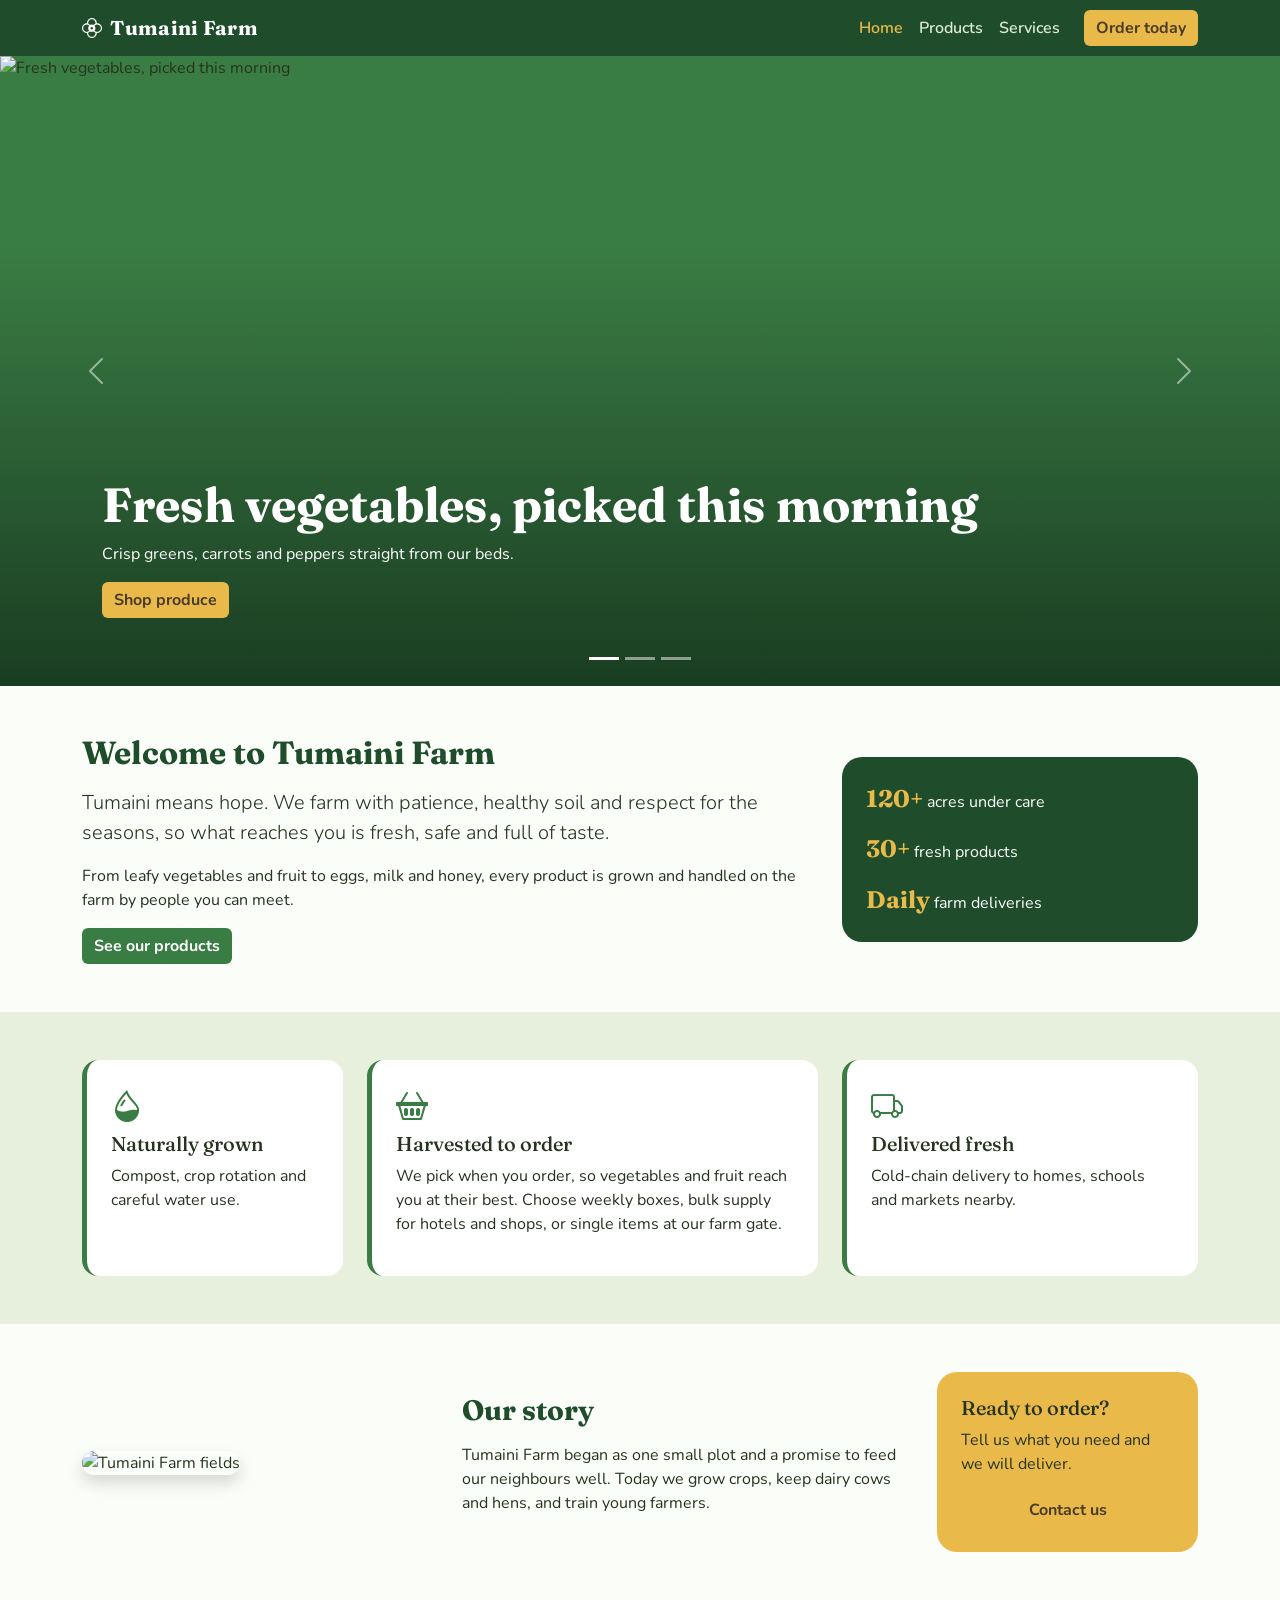
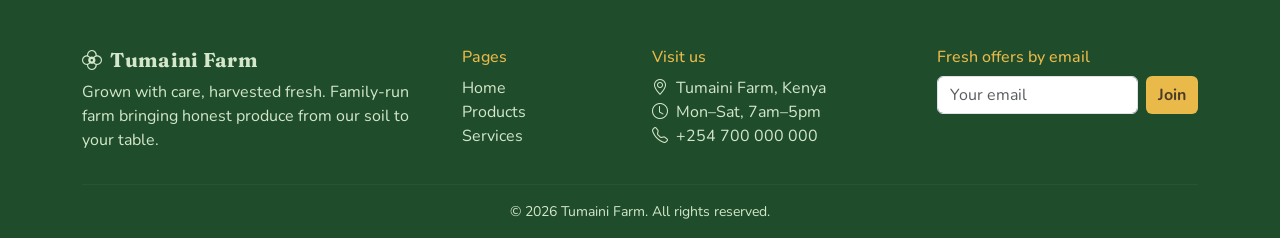
==== index.html @ d1d71018 "added a site" ====
<!DOCTYPE html>
<html lang="en"><head><meta charset="UTF-8"><meta name="viewport" content="width=device-width, initial-scale=1">
<title>Home | Tumaini Farm</title>
<link href="https://cdn.jsdelivr.net/npm/bootstrap@5.3.3/dist/css/bootstrap.min.css" rel="stylesheet">
<link href="https://cdn.jsdelivr.net/npm/bootstrap-icons@1.11.3/font/bootstrap-icons.css" rel="stylesheet">
<link href="https://fonts.googleapis.com/css2?family=Fraunces:wght@600;700&family=Nunito:wght@400;600;700&display=swap" rel="stylesheet">
<link href="css/style.css" rel="stylesheet"></head><body>
<nav class="navbar navbar-expand-lg navbar-dark bg-farm sticky-top"><div class="container">
<a class="navbar-brand brand" href="index.html"><i class="bi bi-flower2 me-2"></i>Tumaini Farm</a>
<button class="navbar-toggler" type="button" data-bs-toggle="collapse" data-bs-target="#nav" aria-controls="nav" aria-expanded="false" aria-label="Toggle navigation"><span class="navbar-toggler-icon"></span></button>
<div class="collapse navbar-collapse" id="nav"><ul class="navbar-nav ms-auto"><li class="nav-item"><a class="nav-link active" href="index.html" aria-current="page">Home</a></li><li class="nav-item"><a class="nav-link" href="products.html">Products</a></li><li class="nav-item"><a class="nav-link" href="services.html">Services</a></li></ul>
<a href="services.html#contact" class="btn btn-sun ms-lg-3">Order today</a></div></div></nav>
<div id="hero" class="carousel slide carousel-fade" data-bs-ride="carousel"><div class="carousel-indicators"><button type="button" data-bs-target="#hero" data-bs-slide-to="0" class="active" aria-current="true" aria-label="Slide 1"></button><button type="button" data-bs-target="#hero" data-bs-slide-to="1" aria-label="Slide 2"></button><button type="button" data-bs-target="#hero" data-bs-slide-to="2" aria-label="Slide 3"></button></div><div class="carousel-inner">
<div class="carousel-item active"><img src="https://images.unsplash.com/photo-1540420773420-3366772f4999?auto=format&fit=crop&w=1400&q=70" class="d-block w-100" alt="Fresh vegetables, picked this morning"><div class="carousel-caption"><h2>Fresh vegetables, picked this morning</h2><p>Crisp greens, carrots and peppers straight from our beds.</p><a href="products.html" class="btn btn-sun">Shop produce</a></div></div>
<div class="carousel-item"><img src="https://images.unsplash.com/photo-1574323347407-f5e1ad6d020b?auto=format&fit=crop&w=1400&q=70" class="d-block w-100" alt="Sun-ripened tomatoes"><div class="carousel-caption"><h2>Sun-ripened tomatoes</h2><p>Juicy, full of flavour, and grown without shortcuts.</p><a href="products.html" class="btn btn-sun">Shop produce</a></div></div>
<div class="carousel-item"><img src="https://images.unsplash.com/photo-1464965911861-746a04b4bca6?auto=format&fit=crop&w=1400&q=70" class="d-block w-100" alt="Sweet farm strawberries"><div class="carousel-caption"><h2>Sweet farm strawberries</h2><p>Seasonal berries, perfect for the table or the market.</p><a href="products.html" class="btn btn-sun">Shop produce</a></div></div>
</div><button class="carousel-control-prev" type="button" data-bs-target="#hero" data-bs-slide="prev"><span class="carousel-control-prev-icon"></span><span class="visually-hidden">Previous</span></button>
<button class="carousel-control-next" type="button" data-bs-target="#hero" data-bs-slide="next"><span class="carousel-control-next-icon"></span><span class="visually-hidden">Next</span></button></div>
<section class="py-5"><div class="container"><div class="row g-4 align-items-center">
<div class="col-lg-8"><h2 class="title">Welcome to Tumaini Farm</h2><p class="lead">Tumaini means hope. We farm with patience, healthy soil and respect for the seasons, so what reaches you is fresh, safe and full of taste.</p><p>From leafy vegetables and fruit to eggs, milk and honey, every product is grown and handled on the farm by people you can meet.</p><a href="products.html" class="btn btn-farm">See our products</a></div>
<div class="col-lg-4"><div class="stat-box"><div><strong>120+</strong> acres under care</div><div><strong>30+</strong> fresh products</div><div><strong>Daily</strong> farm deliveries</div></div></div></div></div></section>
<section class="py-5 bg-sage"><div class="container"><div class="row g-4">
<div class="col-md-3"><div class="feature"><i class="bi bi-droplet-half"></i><h5>Naturally grown</h5><p>Compost, crop rotation and careful water use.</p></div></div>
<div class="col-md-5"><div class="feature"><i class="bi bi-basket2"></i><h5>Harvested to order</h5><p>We pick when you order, so vegetables and fruit reach you at their best. Choose weekly boxes, bulk supply for hotels and shops, or single items at our farm gate.</p></div></div>
<div class="col-md-4"><div class="feature"><i class="bi bi-truck"></i><h5>Delivered fresh</h5><p>Cold-chain delivery to homes, schools and markets nearby.</p></div></div></div></div></section>
<section class="py-5"><div class="container"><div class="row g-4 align-items-center">
<div class="col-lg-4"><img src="https://images.unsplash.com/photo-1500382017468-9049fed747ef?auto=format&fit=crop&w=800&q=70" class="img-fluid rounded-4 shadow" alt="Tumaini Farm fields"></div>
<div class="col-lg-5"><h3 class="title">Our story</h3><p>Tumaini Farm began as one small plot and a promise to feed our neighbours well. Today we grow crops, keep dairy cows and hens, and train young farmers.</p></div>
<div class="col-lg-3"><div class="cta-box"><h5>Ready to order?</h5><p>Tell us what you need and we will deliver.</p><a href="services.html#contact" class="btn btn-sun w-100">Contact us</a></div></div></div></div></section>
<footer class="footer pt-5 pb-3"><div class="container"><div class="row g-4">
<div class="col-12 col-md-6 col-lg-4"><h5 class="brand"><i class="bi bi-flower2 me-2"></i>Tumaini Farm</h5><p>Grown with care, harvested fresh. Family-run farm bringing honest produce from our soil to your table.</p></div>
<div class="col-6 col-md-3 col-lg-2"><h6>Pages</h6><ul class="list-unstyled"><li><a href="index.html">Home</a></li><li><a href="products.html">Products</a></li><li><a href="services.html">Services</a></li></ul></div>
<div class="col-6 col-md-3 col-lg-3"><h6>Visit us</h6><ul class="list-unstyled"><li><i class="bi bi-geo-alt me-2"></i>Tumaini Farm, Kenya</li><li><i class="bi bi-clock me-2"></i>Mon–Sat, 7am–5pm</li><li><i class="bi bi-telephone me-2"></i>+254 700 000 000</li></ul></div>
<div class="col-12 col-lg-3"><h6>Fresh offers by email</h6><form class="d-flex gap-2" onsubmit="event.preventDefault();this.innerHTML='<span>Thank you for subscribing!</span>'"><input type="email" class="form-control" placeholder="Your email" aria-label="Email" required><button class="btn btn-sun">Join</button></form></div>
</div><hr><p class="text-center small mb-0">&copy; 2026 Tumaini Farm. All rights reserved.</p></div></footer>
<script src="https://cdn.jsdelivr.net/npm/bootstrap@5.3.3/dist/js/bootstrap.bundle.min.js"></script>
<script src="js/main.js"></script></body></html>
---- css/style.css ----
:root{--forest:#1f4d2b;--leaf:#3a7d44;--sage:#e6f0dc;--sun:#e9b949;--soil:#4a3b2a}
body{font-family:'Nunito',sans-serif;color:#26331f;background:#fbfdf8}
h1,h2,h3,h4,h5,.brand{font-family:'Fraunces',serif}
.bg-farm{background:var(--forest)}.bg-sage{background:var(--sage)}
.brand{font-weight:700;letter-spacing:.3px}
.navbar .nav-link{color:#dcebd3;font-weight:600}.navbar .nav-link:hover,.navbar .nav-link.active{color:var(--sun)}
.btn-sun{background:var(--sun);color:var(--soil);font-weight:700;border:0}.btn-sun:hover{background:#f3c765;color:var(--soil)}
.btn-farm{background:var(--leaf);color:#fff;font-weight:700;border:0}.btn-farm:hover{background:var(--forest);color:#fff}
.title{color:var(--forest);font-weight:700;margin-bottom:1rem}
.carousel-item img{height:70vh;min-height:380px;object-fit:cover;background:var(--leaf)}
.carousel-item::after{content:"";position:absolute;inset:0;background:linear-gradient(transparent 30%,rgba(18,45,25,.8))}
.carousel-caption{z-index:2;bottom:3rem;text-align:left;left:8%;right:8%}
.carousel-caption h2{font-size:clamp(1.6rem,4vw,3rem);font-weight:700}
.carousel-indicators,.carousel-control-prev,.carousel-control-next{z-index:3}
.carousel-caption h2,.carousel-caption p{animation:rise .8s ease both}
@keyframes rise{from{opacity:0;transform:translateY(20px)}to{opacity:1;transform:none}}
.stat-box{background:var(--forest);color:#fff;border-radius:1.25rem;padding:1.5rem;display:grid;gap:.9rem}
.stat-box strong{color:var(--sun);font-family:'Fraunces',serif;font-size:1.5rem}
.feature{height:100%;padding:1.5rem;background:#fff;border-radius:1rem;border-left:5px solid var(--leaf)}
.feature i,.big-icon{font-size:2rem;color:var(--leaf)}
.cta-box{background:var(--sun);border-radius:1.25rem;padding:1.5rem}
.page-head{background:linear-gradient(135deg,var(--forest),var(--leaf));color:#fff;padding:4rem 0;text-align:center}
.page-head h1{font-weight:700}
.card.product{border:0;border-radius:1rem;overflow:hidden;box-shadow:0 6px 18px rgba(31,77,43,.18);transition:transform .3s,box-shadow .3s}
.card.product:hover{transform:translateY(-8px);box-shadow:0 16px 32px rgba(31,77,43,.3)}
.img-wrap{position:relative;overflow:hidden;background:var(--leaf)}
.img-wrap img{height:190px;object-fit:cover;transition:transform .5s}
.card.product:hover .img-wrap img{transform:scale(1.08)}
.badge-farm{position:absolute;top:.75rem;left:.75rem;background:var(--sun);color:var(--soil)}
.price{font-weight:700;color:var(--forest)}
.accordion-button:not(.collapsed){background:var(--sage);color:var(--forest)}
.accordion-button:focus{box-shadow:0 0 0 .2rem rgba(58,125,68,.3)}
ul.tick{list-style:none;padding:0}ul.tick li::before{content:"\F26E";font-family:bootstrap-icons;color:var(--leaf);margin-right:.5rem}
.footer{background:var(--forest);color:#d4e6cb}.footer a{color:#d4e6cb;text-decoration:none}.footer a:hover{color:var(--sun)}
.footer h6{color:var(--sun)}.footer hr{border-color:#3d6b49}
.form-control:focus,.form-select:focus{border-color:var(--leaf);box-shadow:0 0 0 .2rem rgba(58,125,68,.25)}
@media(prefers-reduced-motion:reduce){*{animation:none!important;transition:none!important}}
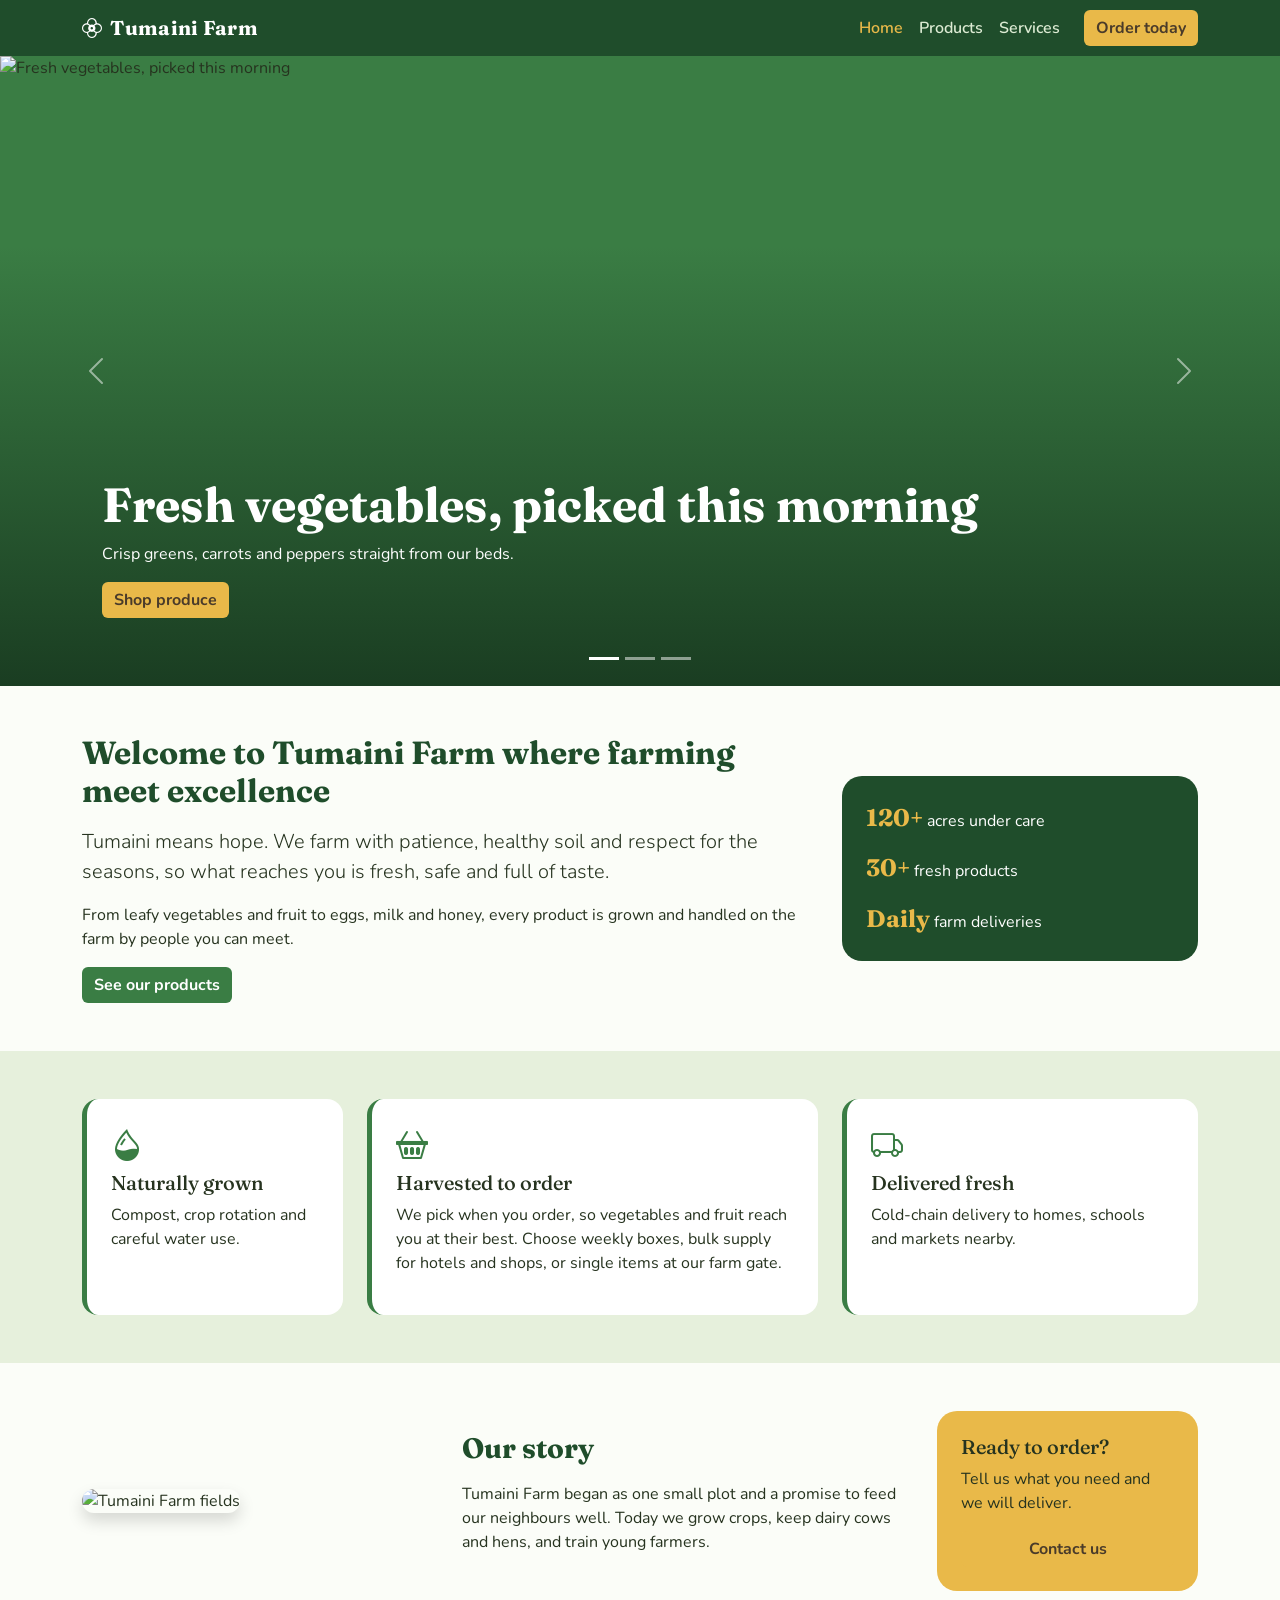
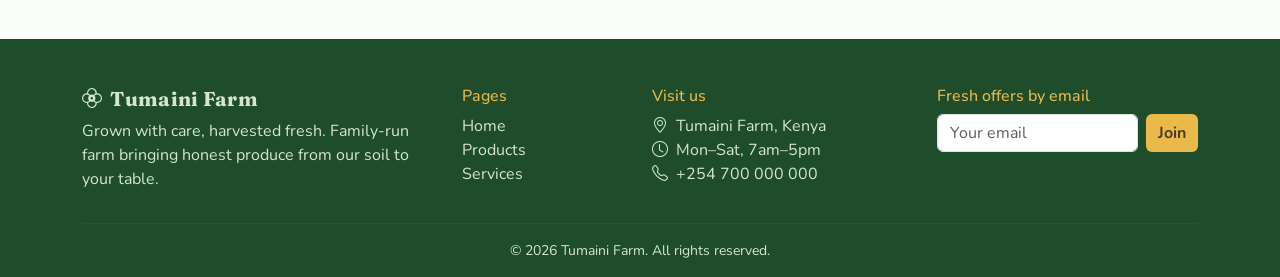
==== commit 630ddfd0: "updated index.html" ====
--- a/index.html
+++ b/index.html
@@ -1,37 +1,178 @@
 <!DOCTYPE html>
-<html lang="en"><head><meta charset="UTF-8"><meta name="viewport" content="width=device-width, initial-scale=1">
-<title>Home | Tumaini Farm</title>
-<link href="https://cdn.jsdelivr.net/npm/bootstrap@5.3.3/dist/css/bootstrap.min.css" rel="stylesheet">
-<link href="https://cdn.jsdelivr.net/npm/bootstrap-icons@1.11.3/font/bootstrap-icons.css" rel="stylesheet">
-<link href="https://fonts.googleapis.com/css2?family=Fraunces:wght@600;700&family=Nunito:wght@400;600;700&display=swap" rel="stylesheet">
-<link href="css/style.css" rel="stylesheet"></head><body>
-<nav class="navbar navbar-expand-lg navbar-dark bg-farm sticky-top"><div class="container">
-<a class="navbar-brand brand" href="index.html"><i class="bi bi-flower2 me-2"></i>Tumaini Farm</a>
-<button class="navbar-toggler" type="button" data-bs-toggle="collapse" data-bs-target="#nav" aria-controls="nav" aria-expanded="false" aria-label="Toggle navigation"><span class="navbar-toggler-icon"></span></button>
-<div class="collapse navbar-collapse" id="nav"><ul class="navbar-nav ms-auto"><li class="nav-item"><a class="nav-link active" href="index.html" aria-current="page">Home</a></li><li class="nav-item"><a class="nav-link" href="products.html">Products</a></li><li class="nav-item"><a class="nav-link" href="services.html">Services</a></li></ul>
-<a href="services.html#contact" class="btn btn-sun ms-lg-3">Order today</a></div></div></nav>
-<div id="hero" class="carousel slide carousel-fade" data-bs-ride="carousel"><div class="carousel-indicators"><button type="button" data-bs-target="#hero" data-bs-slide-to="0" class="active" aria-current="true" aria-label="Slide 1"></button><button type="button" data-bs-target="#hero" data-bs-slide-to="1" aria-label="Slide 2"></button><button type="button" data-bs-target="#hero" data-bs-slide-to="2" aria-label="Slide 3"></button></div><div class="carousel-inner">
-<div class="carousel-item active"><img src="https://images.unsplash.com/photo-1540420773420-3366772f4999?auto=format&fit=crop&w=1400&q=70" class="d-block w-100" alt="Fresh vegetables, picked this morning"><div class="carousel-caption"><h2>Fresh vegetables, picked this morning</h2><p>Crisp greens, carrots and peppers straight from our beds.</p><a href="products.html" class="btn btn-sun">Shop produce</a></div></div>
-<div class="carousel-item"><img src="https://images.unsplash.com/photo-1574323347407-f5e1ad6d020b?auto=format&fit=crop&w=1400&q=70" class="d-block w-100" alt="Sun-ripened tomatoes"><div class="carousel-caption"><h2>Sun-ripened tomatoes</h2><p>Juicy, full of flavour, and grown without shortcuts.</p><a href="products.html" class="btn btn-sun">Shop produce</a></div></div>
-<div class="carousel-item"><img src="https://images.unsplash.com/photo-1464965911861-746a04b4bca6?auto=format&fit=crop&w=1400&q=70" class="d-block w-100" alt="Sweet farm strawberries"><div class="carousel-caption"><h2>Sweet farm strawberries</h2><p>Seasonal berries, perfect for the table or the market.</p><a href="products.html" class="btn btn-sun">Shop produce</a></div></div>
-</div><button class="carousel-control-prev" type="button" data-bs-target="#hero" data-bs-slide="prev"><span class="carousel-control-prev-icon"></span><span class="visually-hidden">Previous</span></button>
-<button class="carousel-control-next" type="button" data-bs-target="#hero" data-bs-slide="next"><span class="carousel-control-next-icon"></span><span class="visually-hidden">Next</span></button></div>
-<section class="py-5"><div class="container"><div class="row g-4 align-items-center">
-<div class="col-lg-8"><h2 class="title">Welcome to Tumaini Farm</h2><p class="lead">Tumaini means hope. We farm with patience, healthy soil and respect for the seasons, so what reaches you is fresh, safe and full of taste.</p><p>From leafy vegetables and fruit to eggs, milk and honey, every product is grown and handled on the farm by people you can meet.</p><a href="products.html" class="btn btn-farm">See our products</a></div>
-<div class="col-lg-4"><div class="stat-box"><div><strong>120+</strong> acres under care</div><div><strong>30+</strong> fresh products</div><div><strong>Daily</strong> farm deliveries</div></div></div></div></div></section>
-<section class="py-5 bg-sage"><div class="container"><div class="row g-4">
-<div class="col-md-3"><div class="feature"><i class="bi bi-droplet-half"></i><h5>Naturally grown</h5><p>Compost, crop rotation and careful water use.</p></div></div>
-<div class="col-md-5"><div class="feature"><i class="bi bi-basket2"></i><h5>Harvested to order</h5><p>We pick when you order, so vegetables and fruit reach you at their best. Choose weekly boxes, bulk supply for hotels and shops, or single items at our farm gate.</p></div></div>
-<div class="col-md-4"><div class="feature"><i class="bi bi-truck"></i><h5>Delivered fresh</h5><p>Cold-chain delivery to homes, schools and markets nearby.</p></div></div></div></div></section>
-<section class="py-5"><div class="container"><div class="row g-4 align-items-center">
-<div class="col-lg-4"><img src="https://images.unsplash.com/photo-1500382017468-9049fed747ef?auto=format&fit=crop&w=800&q=70" class="img-fluid rounded-4 shadow" alt="Tumaini Farm fields"></div>
-<div class="col-lg-5"><h3 class="title">Our story</h3><p>Tumaini Farm began as one small plot and a promise to feed our neighbours well. Today we grow crops, keep dairy cows and hens, and train young farmers.</p></div>
-<div class="col-lg-3"><div class="cta-box"><h5>Ready to order?</h5><p>Tell us what you need and we will deliver.</p><a href="services.html#contact" class="btn btn-sun w-100">Contact us</a></div></div></div></div></section>
-<footer class="footer pt-5 pb-3"><div class="container"><div class="row g-4">
-<div class="col-12 col-md-6 col-lg-4"><h5 class="brand"><i class="bi bi-flower2 me-2"></i>Tumaini Farm</h5><p>Grown with care, harvested fresh. Family-run farm bringing honest produce from our soil to your table.</p></div>
-<div class="col-6 col-md-3 col-lg-2"><h6>Pages</h6><ul class="list-unstyled"><li><a href="index.html">Home</a></li><li><a href="products.html">Products</a></li><li><a href="services.html">Services</a></li></ul></div>
-<div class="col-6 col-md-3 col-lg-3"><h6>Visit us</h6><ul class="list-unstyled"><li><i class="bi bi-geo-alt me-2"></i>Tumaini Farm, Kenya</li><li><i class="bi bi-clock me-2"></i>Mon–Sat, 7am–5pm</li><li><i class="bi bi-telephone me-2"></i>+254 700 000 000</li></ul></div>
-<div class="col-12 col-lg-3"><h6>Fresh offers by email</h6><form class="d-flex gap-2" onsubmit="event.preventDefault();this.innerHTML='<span>Thank you for subscribing!</span>'"><input type="email" class="form-control" placeholder="Your email" aria-label="Email" required><button class="btn btn-sun">Join</button></form></div>
-</div><hr><p class="text-center small mb-0">&copy; 2026 Tumaini Farm. All rights reserved.</p></div></footer>
-<script src="https://cdn.jsdelivr.net/npm/bootstrap@5.3.3/dist/js/bootstrap.bundle.min.js"></script>
-<script src="js/main.js"></script></body></html>+<html lang="en">
+
+<head>
+    <meta charset="UTF-8">
+    <meta name="viewport" content="width=device-width, initial-scale=1">
+    <title>Home | Tumaini Farm</title>
+    <link href="https://cdn.jsdelivr.net/npm/bootstrap@5.3.3/dist/css/bootstrap.min.css" rel="stylesheet">
+    <link href="https://cdn.jsdelivr.net/npm/bootstrap-icons@1.11.3/font/bootstrap-icons.css" rel="stylesheet">
+    <link
+        href="https://fonts.googleapis.com/css2?family=Fraunces:wght@600;700&family=Nunito:wght@400;600;700&display=swap"
+        rel="stylesheet">
+    <link href="css/style.css" rel="stylesheet">
+</head>
+
+<body>
+    <nav class="navbar navbar-expand-lg navbar-dark bg-farm sticky-top">
+        <div class="container">
+            <a class="navbar-brand brand" href="index.html"><i class="bi bi-flower2 me-2"></i>Tumaini Farm</a>
+            <button class="navbar-toggler" type="button" data-bs-toggle="collapse" data-bs-target="#nav"
+                aria-controls="nav" aria-expanded="false" aria-label="Toggle navigation"><span
+                    class="navbar-toggler-icon"></span></button>
+            <div class="collapse navbar-collapse" id="nav">
+                <ul class="navbar-nav ms-auto">
+                    <li class="nav-item"><a class="nav-link active" href="index.html" aria-current="page">Home</a></li>
+                    <li class="nav-item"><a class="nav-link" href="products.html">Products</a></li>
+                    <li class="nav-item"><a class="nav-link" href="services.html">Services</a></li>
+                </ul>
+                <a href="services.html#contact" class="btn btn-sun ms-lg-3">Order today</a>
+            </div>
+        </div>
+    </nav>
+    <div id="hero" class="carousel slide carousel-fade" data-bs-ride="carousel">
+        <div class="carousel-indicators"><button type="button" data-bs-target="#hero" data-bs-slide-to="0"
+                class="active" aria-current="true" aria-label="Slide 1"></button><button type="button"
+                data-bs-target="#hero" data-bs-slide-to="1" aria-label="Slide 2"></button><button type="button"
+                data-bs-target="#hero" data-bs-slide-to="2" aria-label="Slide 3"></button></div>
+        <div class="carousel-inner">
+            <div class="carousel-item active"><img
+                    src="https://images.unsplash.com/photo-1540420773420-3366772f4999?auto=format&fit=crop&w=1400&q=70"
+                    class="d-block w-100" alt="Fresh vegetables, picked this morning">
+                <div class="carousel-caption">
+                    <h2>Fresh vegetables, picked this morning</h2>
+                    <p>Crisp greens, carrots and peppers straight from our beds.</p><a href="products.html"
+                        class="btn btn-sun">Shop produce</a>
+                </div>
+            </div>
+            <div class="carousel-item"><img
+                    src="https://images.unsplash.com/photo-1574323347407-f5e1ad6d020b?auto=format&fit=crop&w=1400&q=70"
+                    class="d-block w-100" alt="Sun-ripened tomatoes">
+                <div class="carousel-caption">
+                    <h2>Sun-ripened tomatoes</h2>
+                    <p>Juicy, full of flavour, and grown without shortcuts.</p><a href="products.html"
+                        class="btn btn-sun">Shop produce</a>
+                </div>
+            </div>
+            <div class="carousel-item"><img
+                    src="https://images.unsplash.com/photo-1464965911861-746a04b4bca6?auto=format&fit=crop&w=1400&q=70"
+                    class="d-block w-100" alt="Sweet farm strawberries">
+                <div class="carousel-caption">
+                    <h2>Sweet farm strawberries</h2>
+                    <p>Seasonal berries, perfect for the table or the market.</p><a href="products.html"
+                        class="btn btn-sun">Shop produce</a>
+                </div>
+            </div>
+        </div><button class="carousel-control-prev" type="button" data-bs-target="#hero" data-bs-slide="prev"><span
+                class="carousel-control-prev-icon"></span><span class="visually-hidden">Previous</span></button>
+        <button class="carousel-control-next" type="button" data-bs-target="#hero" data-bs-slide="next"><span
+                class="carousel-control-next-icon"></span><span class="visually-hidden">Next</span></button>
+    </div>
+    <section class="py-5">
+        <div class="container">
+            <div class="row g-4 align-items-center">
+                <div class="col-lg-8">
+                    <h2 class="title">Welcome to Tumaini Farm where farming meet excellence</h2>
+                    <p class="lead">Tumaini means hope. We farm with patience, healthy soil and respect for the seasons,
+                        so what reaches you is fresh, safe and full of taste.</p>
+                    <p>From leafy vegetables and fruit to eggs, milk and honey, every product is grown and handled on
+                        the farm by people you can meet.</p><a href="products.html" class="btn btn-farm">See our
+                        products</a>
+                </div>
+                <div class="col-lg-4">
+                    <div class="stat-box">
+                        <div><strong>120+</strong> acres under care</div>
+                        <div><strong>30+</strong> fresh products</div>
+                        <div><strong>Daily</strong> farm deliveries</div>
+                    </div>
+                </div>
+            </div>
+        </div>
+    </section>
+    <section class="py-5 bg-sage">
+        <div class="container">
+            <div class="row g-4">
+                <div class="col-md-3">
+                    <div class="feature"><i class="bi bi-droplet-half"></i>
+                        <h5>Naturally grown</h5>
+                        <p>Compost, crop rotation and careful water use.</p>
+                    </div>
+                </div>
+                <div class="col-md-5">
+                    <div class="feature"><i class="bi bi-basket2"></i>
+                        <h5>Harvested to order</h5>
+                        <p>We pick when you order, so vegetables and fruit reach you at their best. Choose weekly boxes,
+                            bulk supply for hotels and shops, or single items at our farm gate.</p>
+                    </div>
+                </div>
+                <div class="col-md-4">
+                    <div class="feature"><i class="bi bi-truck"></i>
+                        <h5>Delivered fresh</h5>
+                        <p>Cold-chain delivery to homes, schools and markets nearby.</p>
+                    </div>
+                </div>
+            </div>
+        </div>
+    </section>
+    <section class="py-5">
+        <div class="container">
+            <div class="row g-4 align-items-center">
+                <div class="col-lg-4"><img
+                        src="https://images.unsplash.com/photo-1500382017468-9049fed747ef?auto=format&fit=crop&w=800&q=70"
+                        class="img-fluid rounded-4 shadow" alt="Tumaini Farm fields"></div>
+                <div class="col-lg-5">
+                    <h3 class="title">Our story</h3>
+                    <p>Tumaini Farm began as one small plot and a promise to feed our neighbours well. Today we grow
+                        crops, keep dairy cows and hens, and train young farmers.</p>
+                </div>
+                <div class="col-lg-3">
+                    <div class="cta-box">
+                        <h5>Ready to order?</h5>
+                        <p>Tell us what you need and we will deliver.</p><a href="services.html#contact"
+                            class="btn btn-sun w-100">Contact us</a>
+                    </div>
+                </div>
+            </div>
+        </div>
+    </section>
+    <footer class="footer pt-5 pb-3">
+        <div class="container">
+            <div class="row g-4">
+                <div class="col-12 col-md-6 col-lg-4">
+                    <h5 class="brand"><i class="bi bi-flower2 me-2"></i>Tumaini Farm</h5>
+                    <p>Grown with care, harvested fresh. Family-run farm bringing honest produce from our soil to your
+                        table.</p>
+                </div>
+                <div class="col-6 col-md-3 col-lg-2">
+                    <h6>Pages</h6>
+                    <ul class="list-unstyled">
+                        <li><a href="index.html">Home</a></li>
+                        <li><a href="products.html">Products</a></li>
+                        <li><a href="services.html">Services</a></li>
+                    </ul>
+                </div>
+                <div class="col-6 col-md-3 col-lg-3">
+                    <h6>Visit us</h6>
+                    <ul class="list-unstyled">
+                        <li><i class="bi bi-geo-alt me-2"></i>Tumaini Farm, Kenya</li>
+                        <li><i class="bi bi-clock me-2"></i>Mon–Sat, 7am–5pm</li>
+                        <li><i class="bi bi-telephone me-2"></i>+254 700 000 000</li>
+                    </ul>
+                </div>
+                <div class="col-12 col-lg-3">
+                    <h6>Fresh offers by email</h6>
+                    <form class="d-flex gap-2"
+                        onsubmit="event.preventDefault();this.innerHTML='<span>Thank you for subscribing!</span>'">
+                        <input type="email" class="form-control" placeholder="Your email" aria-label="Email"
+                            required><button class="btn btn-sun">Join</button></form>
+                </div>
+            </div>
+            <hr>
+            <p class="text-center small mb-0">&copy; 2026 Tumaini Farm. All rights reserved.</p>
+        </div>
+    </footer>
+    <script src="https://cdn.jsdelivr.net/npm/bootstrap@5.3.3/dist/js/bootstrap.bundle.min.js"></script>
+    <script src="js/main.js"></script>
+</body>
+
+</html>
